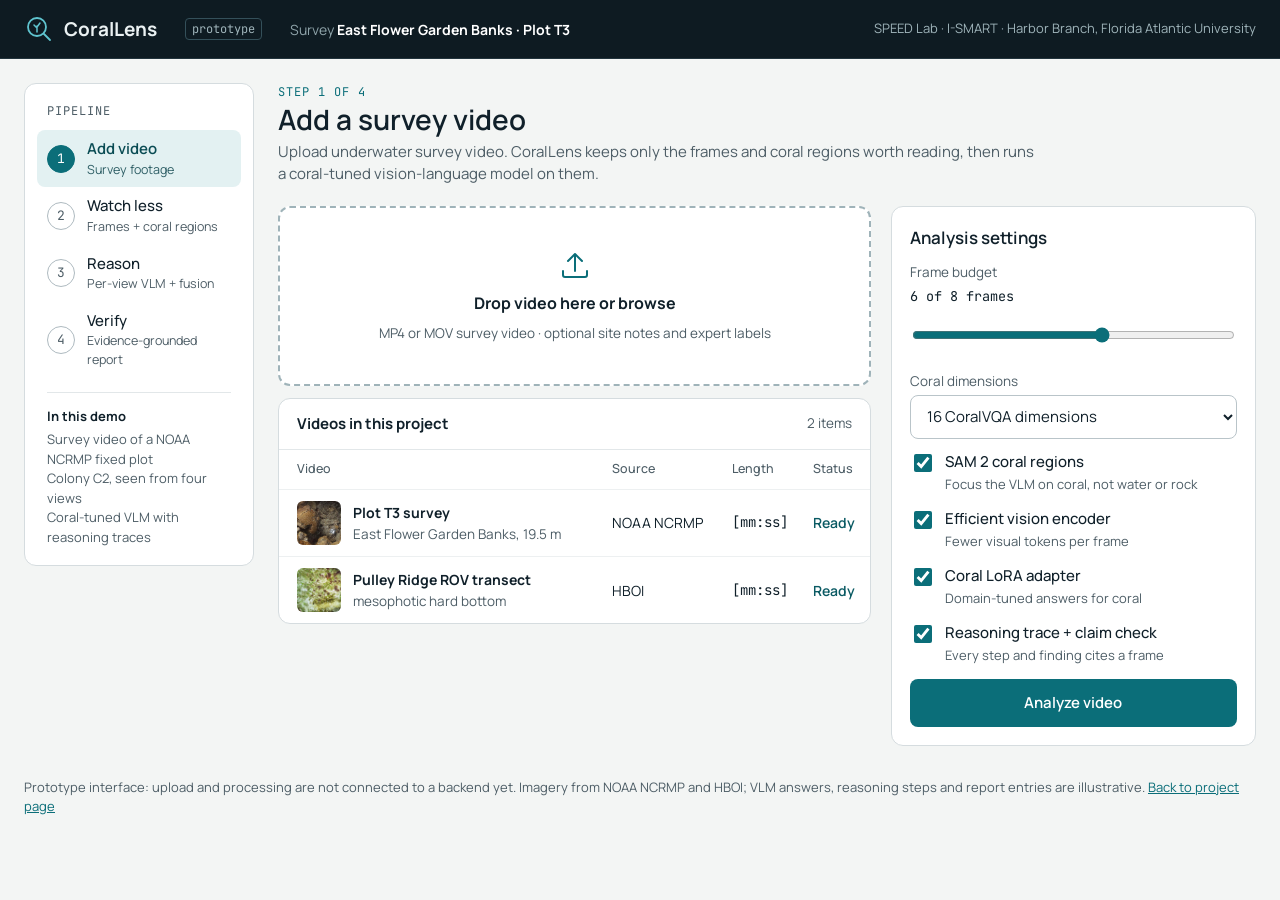
==== demo/index.html @ 3139c850 "Initial commit" ====
<!doctype html>
<html lang="en">
<head>
<meta charset="utf-8">
<meta name="viewport" content="width=device-width, initial-scale=1">
<title>CoralLens Demo</title>
<meta name="description" content="Interactive prototype of CoralLens: coral-aware frame selection, multi-view VLM reasoning with reasoning traces, and evidence-grounded monitoring reports.">
<link rel="preconnect" href="https://fonts.googleapis.com">
<link rel="preconnect" href="https://fonts.gstatic.com" crossorigin>
<link href="https://fonts.googleapis.com/css2?family=Manrope:wght@400;500;600;700&family=JetBrains+Mono:wght@400;500&display=swap" rel="stylesheet">
<link rel="stylesheet" href="style.css">
</head>
<body>

<header class="top">
<div class="top-in">
<a class="brand" href="../">
<svg width="30" height="30" viewBox="0 0 30 30" fill="none" aria-hidden="true"><circle cx="13" cy="13" r="9" stroke="#5FC4CF" stroke-width="1.8"/><path d="M20 20l6 6" stroke="#5FC4CF" stroke-width="1.8" stroke-linecap="round"/><path d="M13 18v-6M13 14l-3-3M13 13l3-4" stroke="#5FC4CF" stroke-width="1.5" stroke-linecap="round"/></svg>
<b>CoralLens</b></a>
<span class="tag">prototype</span>
<span class="proj"><span style="color:#8EA3A9">Survey</span> <strong>East Flower Garden Banks · Plot T3</strong></span>
<span class="spacer"></span>
<span class="org">SPEED Lab · I-SMART · Harbor Branch, Florida Atlantic University</span>
</div>
</header>

<div class="wrap">
<nav class="steps" aria-label="Pipeline steps">
<div class="eyebrow">Pipeline</div>
<div id="stepnav"></div>
<div class="datainfo"><b>In this demo</b>
<div>Survey video of a NOAA NCRMP fixed plot</div>
<div>Colony C2, seen from four views</div>
<div>Coral-tuned VLM with reasoning traces</div></div>
</nav>

<main>

<!-- 1 · Add video -->
<section class="pane" data-step="0" aria-labelledby="h0">
<div><div class="eyebrow">Step 1 of 4</div><h1 id="h0">Add a survey video</h1>
<p class="lede">Upload underwater survey video. CoralLens keeps only the frames and coral regions worth reading, then runs a coral-tuned vision-language model on them.</p></div>
<div class="row">
<div class="col3">
<label class="drop" id="drop">
<svg width="36" height="36" viewBox="0 0 36 36" fill="none" aria-hidden="true"><path d="M18 24V8M11 14l7-7 7 7" stroke="#0B6E79" stroke-width="2" stroke-linecap="round" stroke-linejoin="round"/><path d="M6 24v4a2 2 0 002 2h20a2 2 0 002-2v-4" stroke="#0B6E79" stroke-width="2" stroke-linecap="round"/></svg>
<b id="dropmsg">Drop video here or browse</b>
<span class="muted small">MP4 or MOV survey video · optional site notes and expert labels</span>
<input id="up" type="file" multiple aria-label="Choose survey video">
</label>
<div class="card" style="padding:0">
<div style="padding:14px 18px;border-bottom:1px solid #E2E7E9;display:flex;justify-content:space-between;gap:8px;flex-wrap:wrap"><b>Videos in this project</b><span class="muted small">2 items</span></div>
<div class="tbl"><table style="min-width:520px">
<thead><tr><th scope="col" style="padding-left:18px">Video</th><th scope="col">Source</th><th scope="col">Length</th><th scope="col">Status</th></tr></thead>
<tbody>
<tr><td class="item" style="padding-left:18px"><img src="assets/v2.jpg" alt=""><span><b>Plot T3 survey</b><span class="muted small">East Flower Garden Banks, 19.5 m</span></span></td><td>NOAA NCRMP</td><td class="mono">[mm:ss]</td><td class="ok">Ready</td></tr>
<tr><td class="item" style="padding-left:18px"><img src="assets/pulley.jpg" alt=""><span><b>Pulley Ridge ROV transect</b><span class="muted small">mesophotic hard bottom</span></span></td><td>HBOI</td><td class="mono">[mm:ss]</td><td class="ok">Ready</td></tr>
</tbody></table></div>
</div>
</div>
<div class="col2"><div class="card stack">
<h2>Analysis settings</h2>
<label class="field">Frame budget <span class="mono" id="budgetv" style="color:var(--ink)">6 of 8 frames</span><input id="budget" type="range" min="3" max="8" value="6"></label>
<label class="field">Coral dimensions<select><option>16 CoralVQA dimensions</option><option>Health indicators only</option><option>Morphology only</option></select></label>
<label class="check"><input type="checkbox" checked><span><b>SAM 2 coral regions</b><span>Focus the VLM on coral, not water or rock</span></span></label>
<label class="check"><input type="checkbox" checked><span><b>Efficient vision encoder</b><span>Fewer visual tokens per frame</span></span></label>
<label class="check"><input type="checkbox" checked><span><b>Coral LoRA adapter</b><span>Domain-tuned answers for coral</span></span></label>
<label class="check"><input type="checkbox" checked><span><b>Reasoning trace + claim check</b><span>Every step and finding cites a frame</span></span></label>
<button class="btn full" type="button" data-next>Analyze video</button>
</div></div>
</div>
</section>

<!-- 2 · Frames and regions -->
<section class="pane" data-step="1" aria-labelledby="h1" hidden>
<div><div class="eyebrow">Step 2 of 4</div><h1 id="h1">Watch less: frames and coral regions</h1>
<p class="lede">Sharp frames that add new viewpoints are kept; near-duplicates are dropped. Click any frame to inspect it.</p></div>
<div class="card stack">
<div class="head" style="align-items:center"><h2>Selected frames</h2>
<div class="legend2"><span><i style="background:#2DD4BF"></i>kept</span><span><i style="background:#AEBAC0"></i>dropped</span><span><i style="background:#E39A2B"></i>inspecting</span></div></div>
<div class="strip" id="strip"></div>
<p class="muted small" id="frameNote" style="margin:0"></p>
</div>
<div class="row">
<div class="col3">
<div class="head" style="align-items:center">
<h2 style="margin:0;font-size:17px">Coral regions (SAM 2)</h2>
<div class="chips" role="group" aria-label="Regions" data-group="regions">
<button class="chip" type="button" data-v="on" aria-pressed="true">Show regions</button>
<button class="chip" type="button" data-v="off" aria-pressed="false">Image only</button>
</div></div>
<figure class="viewer boxes" id="keyFig"><img id="keyImg" src="assets/key.jpg" alt="Keyframe from the plot survey">
<div class="bx" style="left:43%;top:35%;width:21%;height:36%;border-color:#2E9E6B"><span style="background:#2E9E6B">C2 brain coral</span></div>
<div class="bx" style="left:30%;top:28%;width:20%;height:24%;border-color:#D9822B"><span style="background:#D9822B">C4 encrusting</span></div>
<div class="bx" style="left:74.5%;top:2%;width:25%;height:95%;border-color:#2E86AB"><span style="background:#2E86AB;top:2px;left:2px">C1 massive</span></div>
<figcaption id="keyCap">keyframe 00:02:40 · 3 coral regions</figcaption></figure>
</div>
<div class="col2"><div class="card stack">
<h2>Efficiency</h2>
<div class="stats">
<div class="stat"><div class="v" id="keptStat">6 / 8</div><div class="k">frames kept</div></div>
<div class="stat"><div class="v">3</div><div class="k">coral regions</div></div>
</div>
<div class="small muted" style="margin-top:4px"><b style="color:var(--ink)">Visual tokens per frame</b> (illustrative)</div>
<div class="tokrow"><span>Standard ViT encoder</span><span class="tokbar"><i style="width:100%;background:#AEBAC0"></i></span><span class="mono small">baseline</span></div>
<div class="tokrow"><span>Efficient encoder</span><span class="tokbar"><i style="width:22%;background:#1E7F52"></i></span><span class="mono small">fewer</span></div>
<p class="muted small" style="margin:0">A hybrid convolution–attention encoder emits fewer tokens at high resolution, so the VLM answers sooner on long videos.</p>
<button class="btn full" type="button" data-next>Reason across views</button>
</div></div>
</div>
</section>

<!-- 3 · Multi-view reasoning -->
<section class="pane" data-step="2" aria-labelledby="h2" hidden>
<div><div class="eyebrow">Step 3 of 4</div><h1 id="h2">Reason across views</h1>
<p class="lede">The coral-tuned VLM answers each view of colony C2 separately, writes a reasoning trace that cites frames, then fuses the answers by agreement.</p></div>
<div class="card stack">
<h2 style="font-size:15px">Coral dimension</h2>
<div class="chips" role="group" aria-label="Coral dimension" data-group="dim" id="dimChips"></div>
</div>
<div class="vgrid" id="views"></div>
<div class="row">
<div class="col3"><div class="card stack">
<h2>Reasoning trace</h2>
<ol class="trace" id="trace"></ol>
</div></div>
<div class="col2"><div class="card stack">
<h2>Fused answer</h2>
<div class="fused"><span class="big" id="fusedAns">Brain coral</span><span class="badge" id="fusedTag">4 of 4 views agree</span></div>
<div class="meter" id="meter"><i id="meterI" style="width:100%"></i></div>
<p class="muted small" id="fusedNote" style="margin:0"></p>
<p class="kind" style="margin:0">Prompt: “Colony C2: <span id="promptDim">coral type</span>?”</p>
<button class="btn full" type="button" data-next>Build the report</button>
</div></div>
</div>
</section>

<!-- 4 · Evidence-grounded report -->
<section class="pane" data-step="3" aria-labelledby="h3" hidden>
<div class="head"><div><div class="eyebrow">Step 4 of 4</div><h1 id="h3">Verified monitoring report</h1>
<p class="lede">Every finding links to the frames that support it. Click a finding to see its evidence.</p></div>
<div class="chips"><button class="btn ghost" type="button" id="csv">Download findings (CSV)</button><button class="btn" type="button" id="pdf" style="min-height:44px">Print / save PDF</button></div></div>
<div class="card stack">
<div class="head" style="align-items:center"><h2>Supporting video evidence</h2><span class="muted small" id="evNote"></span></div>
<div class="strip" id="evStrip"></div>
</div>
<article class="report">
<header><div><div style="font-size:22px;font-weight:600">Plot T3 · coral monitoring report</div><div class="muted small">Generated by the coral-tuned VLM from verified per-view answers · example output</div></div>
<div class="chips" style="align-items:flex-start"><span class="badge">3 supported</span><span class="badge bad">2 need review</span></div></header>
<div class="findlist" id="findings"></div>
<div class="tbl"><table id="claims" style="min-width:600px">
<thead><tr><th scope="col">Claim</th><th scope="col">Type</th><th scope="col">Evidence</th><th scope="col">Check</th></tr></thead>
<tbody>
<tr><td>C2 is a massive brain coral</td><td class="muted">observed</td><td class="mono">02:15, 02:40, 03:58</td><td class="ok">Verified</td></tr>
<tr><td>C2 tissue colour is normal</td><td class="muted">observed</td><td class="mono">02:15, 02:40, 03:58</td><td class="ok">Verified</td></tr>
<tr><td>C2 shows bleaching</td><td class="muted">interpretation</td><td class="mono">04:32 (one view)</td><td class="bad">Needs expert review</td></tr>
<tr><td>Turf algae cover rubble near C2</td><td class="muted">observed</td><td class="mono">06:18</td><td class="ok">Verified</td></tr>
<tr><td>Disease present</td><td class="muted">interpretation</td><td class="mono">none</td><td class="bad">Uncertain, not stated</td></tr>
</tbody></table></div>
<section class="rec" aria-label="Recommendation"><b>Recommended next step</b>
<p style="margin:2px 0 0;font-size:14px">Ask an HBOI expert to review the possible bleaching on C2 at 04:32, and capture a closer, clearer view of the colony edge on the next survey.</p></section>
<div class="mono muted" style="font-size:12.5px">Generated by CoralLens prototype · every statement cites its frames</div>
</article>
<button class="btn ghost" type="button" data-go="0">Analyze another video</button>
</section>

</main>
</div>
<footer class="site">Prototype interface: upload and processing are not connected to a backend yet. Imagery from NOAA NCRMP and HBOI; VLM answers, reasoning steps and report entries are illustrative. <a href="../">Back to project page</a></footer>
<script src="app.js"></script>
</body>
</html>
---- demo/style.css ----
:root{
  --ground:#F3F5F4; --panel:#FFFFFF; --ink:#10202A; --muted:#4D5D66; --line:#D5DCDF; --line2:#EDF0F1;
  --teal:#0B6E79; --teal-ink:#0A4C54; --teal-soft:#E3F1F2; --loss:#9A3412; --loss-soft:#FBEDE6;
  --night:#0E1B22; --viewer:#0B1116;
}
*{box-sizing:border-box}
body{margin:0;background:var(--ground);color:var(--ink);font-family:'Manrope',system-ui,sans-serif;font-size:15px;line-height:1.5}
a{color:var(--teal)} a:hover{color:#074C54}
button,input,select{font:inherit}
:focus-visible{outline:3px solid #E39A2B;outline-offset:2px}
input[type=range],input[type=checkbox]{accent-color:var(--teal)}
input[type=checkbox]{width:18px;height:18px}
.mono{font-family:'JetBrains Mono',ui-monospace,monospace}
.muted{color:var(--muted)}
.small{font-size:13.5px}

.top{background:var(--night);color:#EAF1F2;border-bottom:1px solid #22343D}
.top-in{max-width:1440px;margin:0 auto;padding:14px 24px;display:flex;flex-wrap:wrap;align-items:center;gap:16px 28px}
.brand{display:flex;align-items:center;gap:10px;color:inherit;text-decoration:none}
.brand b{font-size:19px}
.tag{font-family:'JetBrains Mono',monospace;font-size:12px;color:#9FB4BA;border:1px solid #34505A;border-radius:4px;padding:1px 6px}
.proj{font-size:14px;color:#C9D7DA}.proj strong{color:#fff}
.spacer{flex:1 1 auto}
.org{font-size:13px;color:#9FB4BA}

.wrap{max-width:1440px;margin:0 auto;padding:24px;display:flex;flex-wrap:wrap;gap:24px;align-items:flex-start}
nav.steps{flex:1 1 230px;max-width:100%;background:var(--panel);border:1px solid var(--line);border-radius:12px;padding:12px}
.eyebrow{font-family:'JetBrains Mono',monospace;font-size:12px;letter-spacing:.08em;text-transform:uppercase;color:var(--teal)}
nav .eyebrow{color:var(--muted);padding:6px 10px 10px}
.step{display:flex;align-items:center;gap:12px;width:100%;min-height:52px;padding:8px 10px;border:none;border-radius:8px;background:transparent;color:var(--ink);text-align:left;cursor:pointer}
.step .n{flex:0 0 28px;height:28px;border-radius:50%;border:1.5px solid #AEBAC0;background:#fff;color:var(--muted);display:flex;align-items:center;justify-content:center;font-family:'JetBrains Mono',monospace;font-size:13px}
.step .t{display:flex;flex-direction:column}.step .t b{font-weight:500}.step .t span{font-size:12.5px;color:var(--muted)}
.step.done .n{border-color:var(--teal);color:var(--teal)}
.step[aria-current=step]{background:var(--teal-soft);color:var(--teal-ink)}
.step[aria-current=step] .n{background:var(--teal);border-color:var(--teal);color:#fff}
.step[aria-current=step] .t b{font-weight:600}.step[aria-current=step] .t span{color:#2F5F66}
.datainfo{margin:14px 10px 6px;padding-top:14px;border-top:1px solid #E2E7E9;font-size:13px;color:var(--muted)}
.datainfo b{color:var(--ink);display:block;margin-bottom:4px}

main{flex:999 1 560px;min-width:0}
section.pane{display:flex;flex-direction:column;gap:20px}
section.pane[hidden]{display:none}
h1{margin:2px 0 4px;font-size:28px;line-height:1.2;font-weight:600}
.lede{margin:0;color:var(--muted);max-width:760px}
.head{display:flex;flex-wrap:wrap;justify-content:space-between;align-items:flex-end;gap:12px}
.row{display:flex;flex-wrap:wrap;gap:20px}
.col3{flex:3 1 480px;min-width:0;display:flex;flex-direction:column;gap:12px}
.col2{flex:2 1 290px;min-width:0;display:flex;flex-direction:column;gap:14px}
.card{background:var(--panel);border:1px solid var(--line);border-radius:12px;padding:18px}
.card.stack{display:flex;flex-direction:column;gap:12px}
.card h2{margin:0;font-size:17px;font-weight:600}
.grid{display:grid;grid-template-columns:repeat(auto-fit,minmax(260px,1fr));gap:16px}

.btn{min-height:48px;padding:0 22px;border:none;border-radius:8px;background:var(--teal);color:#fff;font-weight:600;cursor:pointer;align-self:flex-start}
.btn.full{align-self:stretch}
.btn.ghost{background:#fff;color:var(--ink);border:1px solid #B9C4C9;font-weight:500;min-height:44px}
.chips{display:flex;gap:6px;flex-wrap:wrap}
.chip{min-height:44px;padding:0 14px;border-radius:8px;border:1px solid #B9C4C9;background:#fff;color:var(--ink);font-weight:500;font-size:14px;cursor:pointer}
.chip.pill{border-radius:999px;padding:0 16px}
.chip[aria-pressed=true]{background:var(--night);border-color:var(--night);color:#fff}
.chip.pill[aria-pressed=true]{background:var(--teal);border-color:var(--teal)}
.chip.tool[aria-pressed=true]{background:var(--teal-soft);border-color:var(--teal);color:var(--teal-ink);font-weight:600}

.viewer{margin:0;background:var(--viewer);border-radius:12px;overflow:hidden;position:relative}
.viewer.light{background:#fff;border:1px solid var(--line)}
.viewer img{display:block;width:100%;height:auto}
.viewer figcaption{position:absolute;left:12px;bottom:12px;background:rgba(8,14,18,.82);color:#E6EEF0;font-family:'JetBrains Mono',monospace;font-size:12.5px;padding:6px 10px;border-radius:6px}
.viewer figcaption.tr{left:auto;right:12px;bottom:auto;top:12px}

.drop{display:flex;flex-direction:column;align-items:center;justify-content:center;gap:8px;min-height:180px;border:2px dashed #9FB3B9;border-radius:12px;background:#fff;cursor:pointer;text-align:center;padding:20px;position:relative}
.drop b{font-size:16px}
.drop input{position:absolute;inset:0;opacity:0;cursor:pointer}
.drop.has{border-color:var(--teal);background:var(--teal-soft)}
.tbl{overflow-x:auto}
table{width:100%;border-collapse:collapse;font-size:14px}
th{font-weight:500;text-align:left;color:var(--muted);font-size:12.5px;padding:10px 8px}
td{padding:11px 8px;border-top:1px solid var(--line2);vertical-align:middle}
td.item{display:flex;align-items:center;gap:12px}
td.item img{width:44px;height:44px;object-fit:cover;border-radius:6px}
td.item b{display:block}
.ok{color:#0A5A63;font-weight:600}.bad{color:var(--loss);font-weight:600}
.field{display:flex;flex-direction:column;gap:4px;font-size:13.5px;color:var(--muted)}
.field input,.field select{min-height:44px;padding:0 12px;border:1px solid #B9C4C9;border-radius:8px;color:var(--ink);font-size:15px;background:#fff}
.check{display:flex;gap:10px;align-items:flex-start;cursor:pointer}
.check input{margin-top:3px}
.check b{font-weight:500;display:block}.check span span{font-size:13px;color:var(--muted)}

.list>div{display:flex;align-items:center;gap:10px;padding:9px 0;border-top:1px solid var(--line2)}
.list>div:last-child{border-bottom:1px solid var(--line2)}
.sw{width:14px;height:14px;border-radius:3px;flex:0 0 14px}
.list .grow{flex:1 1 auto}
.legend{display:flex;flex-wrap:wrap;gap:10px 18px;font-size:13px}
.legend span{display:flex;align-items:center;gap:6px}.legend i{width:12px;height:12px;border-radius:3px;display:inline-block}

.stats{display:grid;grid-template-columns:repeat(auto-fit,minmax(110px,1fr));gap:10px}
.stat{background:var(--ground);border-radius:8px;padding:10px 12px}
.stat .v{font-family:'JetBrains Mono',monospace;font-size:22px;font-weight:500}
.stat .k{font-size:12.5px;color:var(--muted)}
.stat.warn{background:var(--loss-soft)}.stat.warn .v{color:var(--loss)}
.bars{display:flex;flex-direction:column;gap:8px}
.bar{display:grid;grid-template-columns:96px minmax(0,1fr) 40px;align-items:center;gap:8px;font-size:13.5px}
.bar .tr{height:12px;background:var(--line2);border-radius:3px;overflow:hidden}
.bar .tr i{display:block;height:12px;background:var(--teal)}
.bar .tr i.low{background:#C2410C}
.bar .num{font-family:'JetBrains Mono',monospace;text-align:right}

ol.stages{list-style:none;margin:0;padding:0}
ol.stages li{display:flex;gap:12px;padding:14px 0;border-bottom:1px solid var(--line2)}
ol.stages li:last-child{border-bottom:none}
ol.stages b{display:block}
.dot{flex:0 0 22px;width:22px;height:22px;margin-top:1px}
pre.log{margin:0;background:var(--night);color:#CFE0E3;font-family:'JetBrains Mono',monospace;font-size:12.5px;line-height:1.6;padding:14px 16px;border-radius:12px;overflow-x:auto}
.progress{height:6px;background:var(--line2);border-radius:3px;overflow:hidden}
.progress i{display:block;height:6px;width:0;background:var(--teal);transition:width .4s}

.slider{display:flex;flex-wrap:wrap;align-items:center;gap:10px 18px}
.slider input{flex:1 1 220px;min-height:44px}
.slider .mono{min-width:160px}

.pair{display:grid;grid-template-columns:repeat(auto-fit,minmax(240px,1fr));gap:14px}
.pair figure{margin:0}
.pair img{display:block;width:100%;aspect-ratio:1/1;object-fit:contain;background:var(--ground);border-radius:8px}
.pair figcaption{font-size:13.5px;color:var(--muted);margin-top:6px}
.note{background:var(--teal-soft);color:var(--teal-ink);border-radius:8px;padding:12px 14px;font-size:14px}
.lvl{font-family:'JetBrains Mono',monospace;font-size:12px;color:var(--teal)}
.kv>div{display:flex;justify-content:space-between;gap:10px;padding:7px 0;border-top:1px solid var(--line2);font-size:14px}
.kv>div:last-child{border-bottom:1px solid var(--line2)}

article.report{background:var(--panel);border:1px solid var(--line);border-radius:12px;padding:28px;max-width:980px;display:flex;flex-direction:column;gap:18px}
article.report header{display:flex;flex-wrap:wrap;justify-content:space-between;gap:12px;border-bottom:1px solid #E2E7E9;padding-bottom:16px}
.badge{border-radius:999px;padding:4px 12px;font-size:13px;font-weight:600;background:var(--teal-soft);color:var(--teal-ink)}
.badge.bad{background:var(--loss-soft);color:var(--loss)}
.rec{background:var(--ground);border-radius:8px;padding:14px 16px}
footer.site{max-width:1440px;margin:0 auto;padding:8px 24px 32px;font-size:13px;color:var(--muted)}

@media (max-width:640px){
  .wrap{padding:16px;gap:16px}
  h1{font-size:24px}
  article.report{padding:18px}
}

@media print{
  .top,nav.steps,footer.site,.head .chips,.pane>.btn,.lede{display:none!important}
  body{background:#fff}
  .wrap{padding:0}
  article.report{border:none;padding:0}
}

[hidden]{display:none!important}
@media (max-width:760px){
  nav.steps{flex-basis:100%;padding:8px}
  nav.steps .eyebrow,.datainfo{display:none}
  #stepnav{display:flex;gap:4px;overflow-x:auto}
  .step{flex:0 0 auto;width:auto;min-height:48px}
  .step .t span{display:none}
}

/* ---- CoralLens additions ---- */
.strip{display:grid;grid-template-columns:repeat(8,minmax(0,1fr));gap:8px;background:var(--night);padding:10px;border-radius:12px}
.fr{position:relative;border:0;padding:0;background:none;cursor:pointer;border-radius:6px;overflow:hidden;outline-offset:2px}
.fr img{display:block;width:100%;aspect-ratio:16/9;object-fit:cover;border:2px solid transparent;border-radius:6px}
.fr.keep img{border-color:#2DD4BF}
.fr.drop img{opacity:.38;filter:grayscale(.6)}
.fr.sel img{border-color:#E39A2B}
.fr.hit img{border-color:#E39A2B;box-shadow:0 0 0 2px #E39A2B}
.fr .ts{position:absolute;left:4px;bottom:4px;font:500 10.5px 'JetBrains Mono',monospace;color:#fff;background:rgba(8,14,18,.75);padding:1px 5px;border-radius:4px}
.fr .x{position:absolute;inset:0;display:flex;align-items:center;justify-content:center;font-size:26px;font-weight:700;color:#fff;text-shadow:0 1px 3px #000}
.legend2{display:flex;flex-wrap:wrap;gap:6px 16px;font-size:13px;color:var(--muted)}
.legend2 i{display:inline-block;width:12px;height:12px;border-radius:3px;margin-right:6px;vertical-align:-1px}
.boxes{position:relative}
.boxes .bx{position:absolute;border:2px solid;border-radius:3px;pointer-events:none}
.boxes .bx span{position:absolute;top:-20px;left:-2px;font:600 11px 'Manrope',sans-serif;color:#fff;padding:1px 6px;border-radius:3px;white-space:nowrap}
.tokrow{display:grid;grid-template-columns:150px minmax(0,1fr) 70px;gap:10px;align-items:center;font-size:13.5px}
.tokbar{height:14px;background:var(--line2);border-radius:4px;overflow:hidden}
.tokbar i{display:block;height:14px}
.dims{display:flex;flex-wrap:wrap;gap:6px}
.vgrid{display:grid;grid-template-columns:repeat(4,minmax(0,1fr));gap:10px}
.vcard{background:#fff;border:1px solid var(--line);border-radius:10px;overflow:hidden}
.vcard img{display:block;width:100%;aspect-ratio:1/1;object-fit:cover}
.vcard .a{padding:8px 10px;font-size:13.5px;display:flex;justify-content:space-between;align-items:center;gap:6px}
.ans{font-weight:700;padding:2px 8px;border-radius:6px;font-size:13px}
.ans.ok{background:#DCF0E3;color:#1B6B44}.ans.no{background:#FCE9D6;color:#9A4F12}.ans.unk{background:#EEF1F3;color:var(--muted)}
.trace{list-style:none;margin:0;padding:0;display:flex;flex-direction:column;gap:10px}
.trace li{display:grid;grid-template-columns:26px minmax(0,1fr);gap:10px;align-items:start}
.trace .n2{width:24px;height:24px;border-radius:50%;background:#1E7F52;color:#fff;font:700 12px 'Manrope',sans-serif;display:flex;align-items:center;justify-content:center}
.trace b{display:block}
.trace .cite{font:500 12px 'JetBrains Mono',monospace;color:#1E7F52}
.fused{display:flex;align-items:center;gap:14px;flex-wrap:wrap}
.fused .big{font-size:26px;font-weight:700}
.meter{flex:none;width:100%;height:10px;background:var(--line2);border-radius:5px;overflow:hidden}
.meter i{display:block;height:10px;background:#1E7F52}
.meter.warn i{background:#D9822B}
.find{display:grid;grid-template-columns:54px minmax(0,1fr) auto;gap:12px;align-items:center;width:100%;text-align:left;background:#fff;border:1px solid var(--line);border-radius:10px;padding:8px;cursor:pointer;font:inherit;color:var(--ink)}
.find img,.find .q{width:54px;height:54px;object-fit:cover;border-radius:6px}
.find .q{display:flex;align-items:center;justify-content:center;background:#EEF1F3;border:1px dashed #AEBAC0;font-weight:700;color:var(--muted);font-size:20px}
.find[aria-pressed=true]{border-color:#C25E17;box-shadow:0 0 0 2px #FBEBDC}
.find .t b{display:block}
.tagp{font-size:12.5px;font-weight:700;padding:3px 10px;border-radius:999px;white-space:nowrap}
.tagp.ok{background:#DCF0E3;color:#1B6B44}.tagp.rev{background:#FCE9D6;color:#9A4F12}
.findlist{display:flex;flex-direction:column;gap:8px}
.kind{font-size:12px;color:var(--muted);font-family:'JetBrains Mono',monospace}
@media (max-width:760px){.strip{grid-template-columns:repeat(4,minmax(0,1fr))}.vgrid{grid-template-columns:repeat(2,minmax(0,1fr))}.tokrow{grid-template-columns:110px minmax(0,1fr) 54px}}
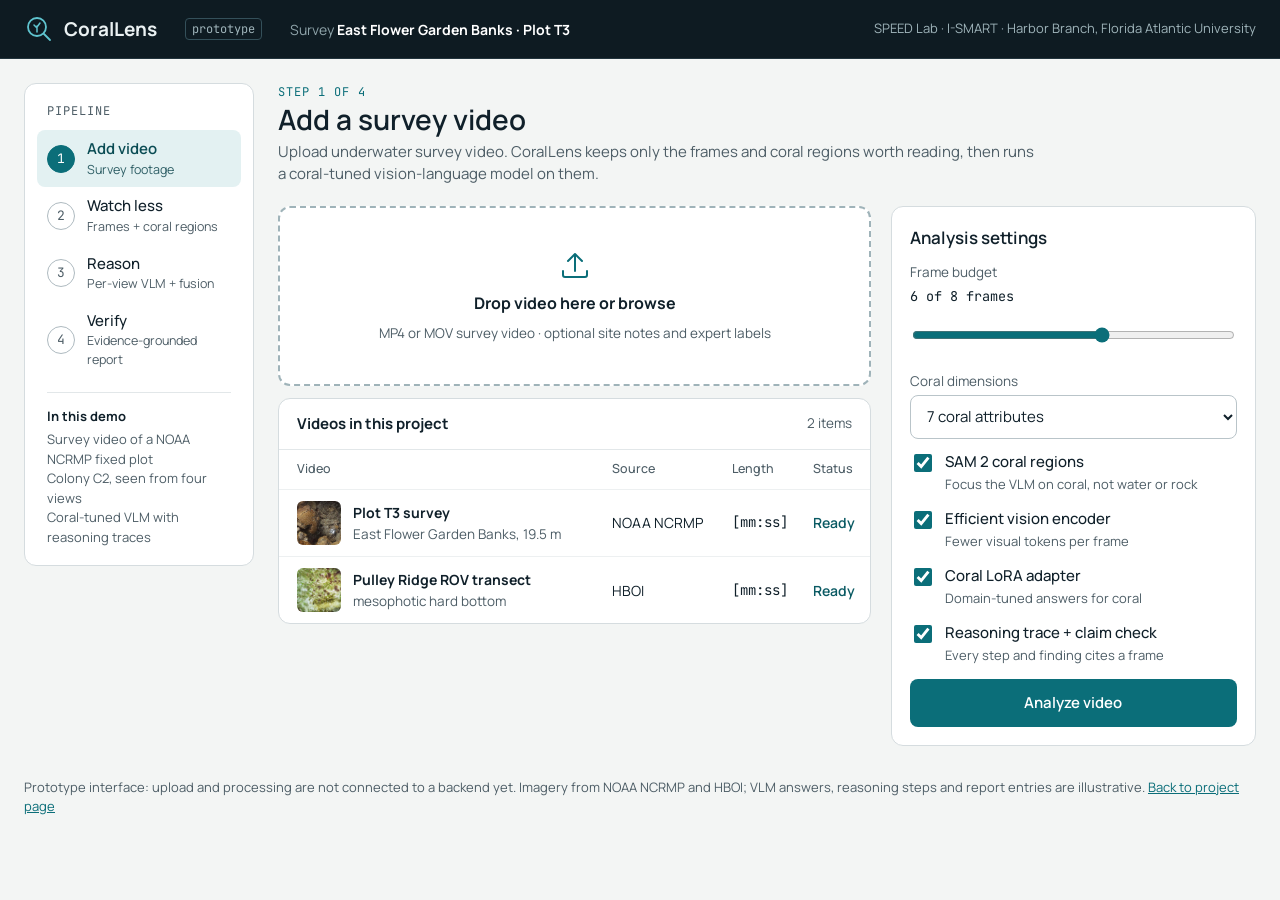
==== commit 76dc5eeb: "updated dataset" ====
--- a/demo/index.html
+++ b/demo/index.html
@@ -61,7 +61,7 @@
 <div class="col2"><div class="card stack">
 <h2>Analysis settings</h2>
 <label class="field">Frame budget <span class="mono" id="budgetv" style="color:var(--ink)">6 of 8 frames</span><input id="budget" type="range" min="3" max="8" value="6"></label>
-<label class="field">Coral dimensions<select><option>16 CoralVQA dimensions</option><option>Health indicators only</option><option>Morphology only</option></select></label>
+<label class="field">Coral dimensions<select><option>7 coral attributes</option><option>Health indicators only</option><option>Morphology only</option></select></label>
 <label class="check"><input type="checkbox" checked><span><b>SAM 2 coral regions</b><span>Focus the VLM on coral, not water or rock</span></span></label>
 <label class="check"><input type="checkbox" checked><span><b>Efficient vision encoder</b><span>Fewer visual tokens per frame</span></span></label>
 <label class="check"><input type="checkbox" checked><span><b>Coral LoRA adapter</b><span>Domain-tuned answers for coral</span></span></label>
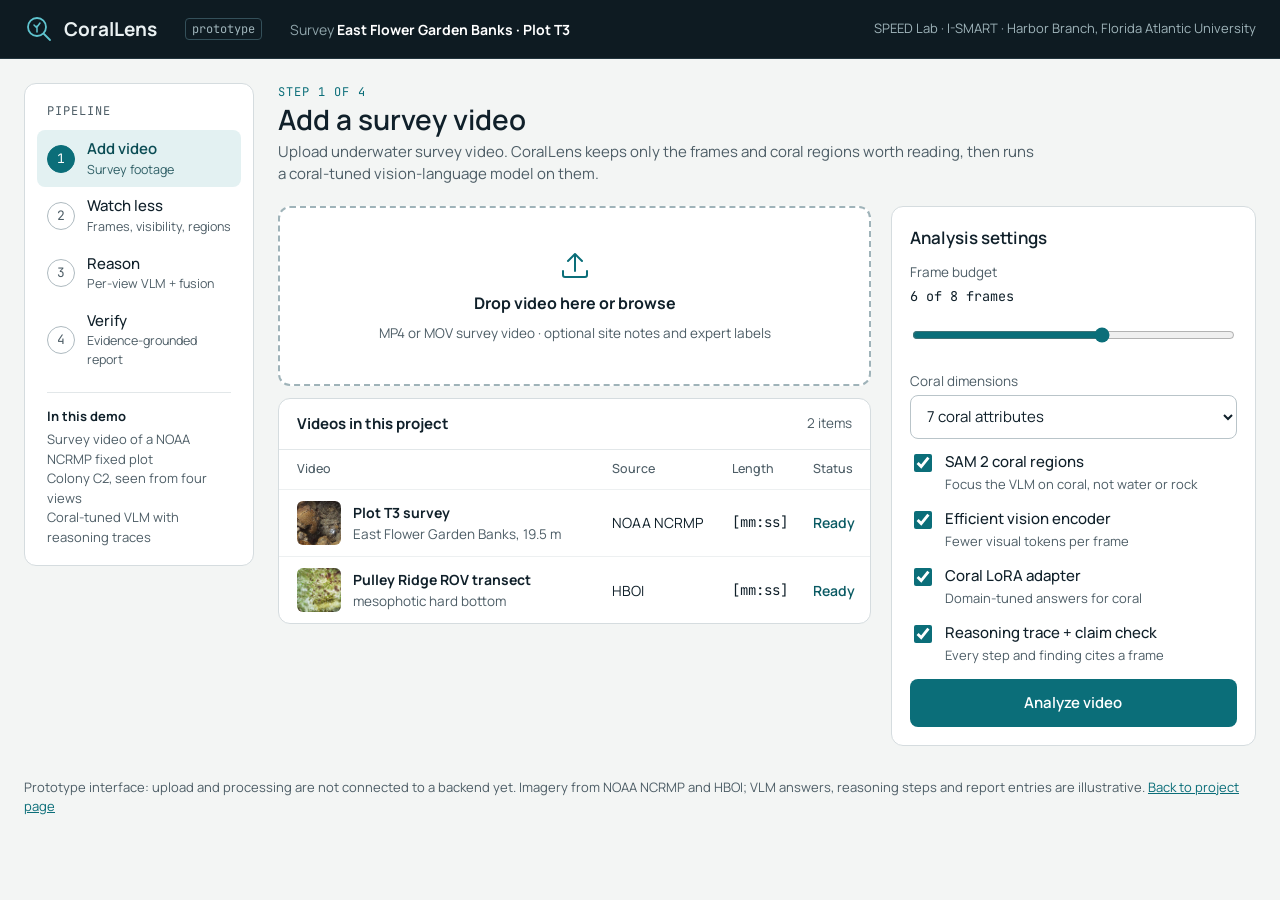
==== commit 2ab3eb62: "Add visibility-aware enhancement to figure, demo and project page Co-Authored-By: Claude Opus 5.5 <n" ====
--- a/demo/index.html
+++ b/demo/index.html
@@ -73,13 +73,37 @@
 
 <!-- 2 · Frames and regions -->
 <section class="pane" data-step="1" aria-labelledby="h1" hidden>
-<div><div class="eyebrow">Step 2 of 4</div><h1 id="h1">Watch less: frames and coral regions</h1>
-<p class="lede">Sharp frames that add new viewpoints are kept; near-duplicates are dropped. Click any frame to inspect it.</p></div>
+<div><div class="eyebrow">Step 2 of 4</div><h1 id="h1">Watch less: frames, visibility and coral regions</h1>
+<p class="lede">Sharp frames that add new viewpoints are kept; near-duplicates are dropped. Every frame gets a visibility score, and murky frames are enhanced only as much as they need. Click any frame to inspect it.</p></div>
 <div class="card stack">
 <div class="head" style="align-items:center"><h2>Selected frames</h2>
 <div class="legend2"><span><i style="background:#2DD4BF"></i>kept</span><span><i style="background:#AEBAC0"></i>dropped</span><span><i style="background:#E39A2B"></i>inspecting</span></div></div>
 <div class="strip" id="strip"></div>
 <p class="muted small" id="frameNote" style="margin:0"></p>
+</div>
+<div class="card stack" id="visCard">
+<div class="head" style="align-items:center"><h2>Visibility and enhancement</h2>
+<div class="chips" role="group" aria-label="View mode" data-group="vmode">
+<button class="chip" type="button" data-v="raw" aria-pressed="false">Raw</button>
+<button class="chip" type="button" data-v="cmp" aria-pressed="true">Compare</button>
+<button class="chip" type="button" data-v="enh" aria-pressed="false">Enhanced</button>
+</div></div>
+<div class="row">
+<div class="col3">
+<figure class="viewer cmp" id="cmpFig"><img id="cmpEnh" src="assets/v5.jpg" alt="Enhanced frame"><img id="cmpRaw" class="rawlayer" src="assets/v5_raw.jpg" alt="Raw frame"><span class="cmpline" id="cmpLine" aria-hidden="true"></span>
+<figcaption id="cmpCapL">raw</figcaption><figcaption class="tr" id="cmpCapR">enhanced</figcaption></figure>
+<label class="small muted" style="display:flex;gap:10px;align-items:center">Before / after <input type="range" id="cmpSlider" min="0" max="100" value="50" style="flex:1" aria-label="Before and after slider"></label>
+</div>
+<div class="col2">
+<div class="stats">
+<div class="stat" id="visRawStat"><div class="v" id="visRaw">0.29</div><div class="k">visibility, raw</div></div>
+<div class="stat"><div class="v" id="visEnh">0.81</div><div class="k">visibility, enhanced</div></div>
+</div>
+<ul class="route" id="route"></ul>
+<p class="muted small" id="visNote" style="margin:0"></p>
+</div>
+</div>
+<p class="muted small" style="margin:0">Degradations are simulated for this demo. Restoration is physics-guided (water absorption and scattering), not a generative fill; bleaching is read on both raw and enhanced frames.</p>
 </div>
 <div class="row">
 <div class="col3">
--- a/demo/style.css
+++ b/demo/style.css
@@ -160,7 +160,7 @@
 .fr{position:relative;border:0;padding:0;background:none;cursor:pointer;border-radius:6px;overflow:hidden;outline-offset:2px}
 .fr img{display:block;width:100%;aspect-ratio:16/9;object-fit:cover;border:2px solid transparent;border-radius:6px}
 .fr.keep img{border-color:#2DD4BF}
-.fr.drop img{opacity:.38;filter:grayscale(.6)}
+.fr.dropped img{opacity:.38;filter:grayscale(.6)}
 .fr.sel img{border-color:#E39A2B}
 .fr.hit img{border-color:#E39A2B;box-shadow:0 0 0 2px #E39A2B}
 .fr .ts{position:absolute;left:4px;bottom:4px;font:500 10.5px 'JetBrains Mono',monospace;color:#fff;background:rgba(8,14,18,.75);padding:1px 5px;border-radius:4px}
@@ -200,3 +200,15 @@
 .findlist{display:flex;flex-direction:column;gap:8px}
 .kind{font-size:12px;color:var(--muted);font-family:'JetBrains Mono',monospace}
 @media (max-width:760px){.strip{grid-template-columns:repeat(4,minmax(0,1fr))}.vgrid{grid-template-columns:repeat(2,minmax(0,1fr))}.tokrow{grid-template-columns:110px minmax(0,1fr) 54px}}
+
+/* visibility and enhancement */
+.cmp{user-select:none}
+.cmp .rawlayer{position:absolute;inset:0;width:100%;height:100%;object-fit:cover}
+.cmpline{position:absolute;top:0;bottom:0;width:3px;background:#fff;box-shadow:0 0 4px rgba(0,0,0,.6);transform:translateX(-1.5px);pointer-events:none}
+.route{list-style:none;margin:0;padding:0;display:flex;flex-direction:column;gap:6px}
+.route li{display:flex;justify-content:space-between;gap:10px;padding:8px 12px;border:1px solid var(--line);border-radius:8px;font-size:13.5px;color:var(--muted)}
+.route li b{font-weight:500;color:var(--ink)}
+.route li.on{border-color:var(--teal);background:var(--teal-soft);color:var(--teal-ink)}
+.route li.on b{font-weight:700}
+.fr .vb{position:absolute;right:4px;top:4px;font:600 10.5px 'JetBrains Mono',monospace;color:#fff;background:rgba(8,14,18,.75);padding:1px 5px;border-radius:4px}
+.fr .vb.low{background:#B4561A}
